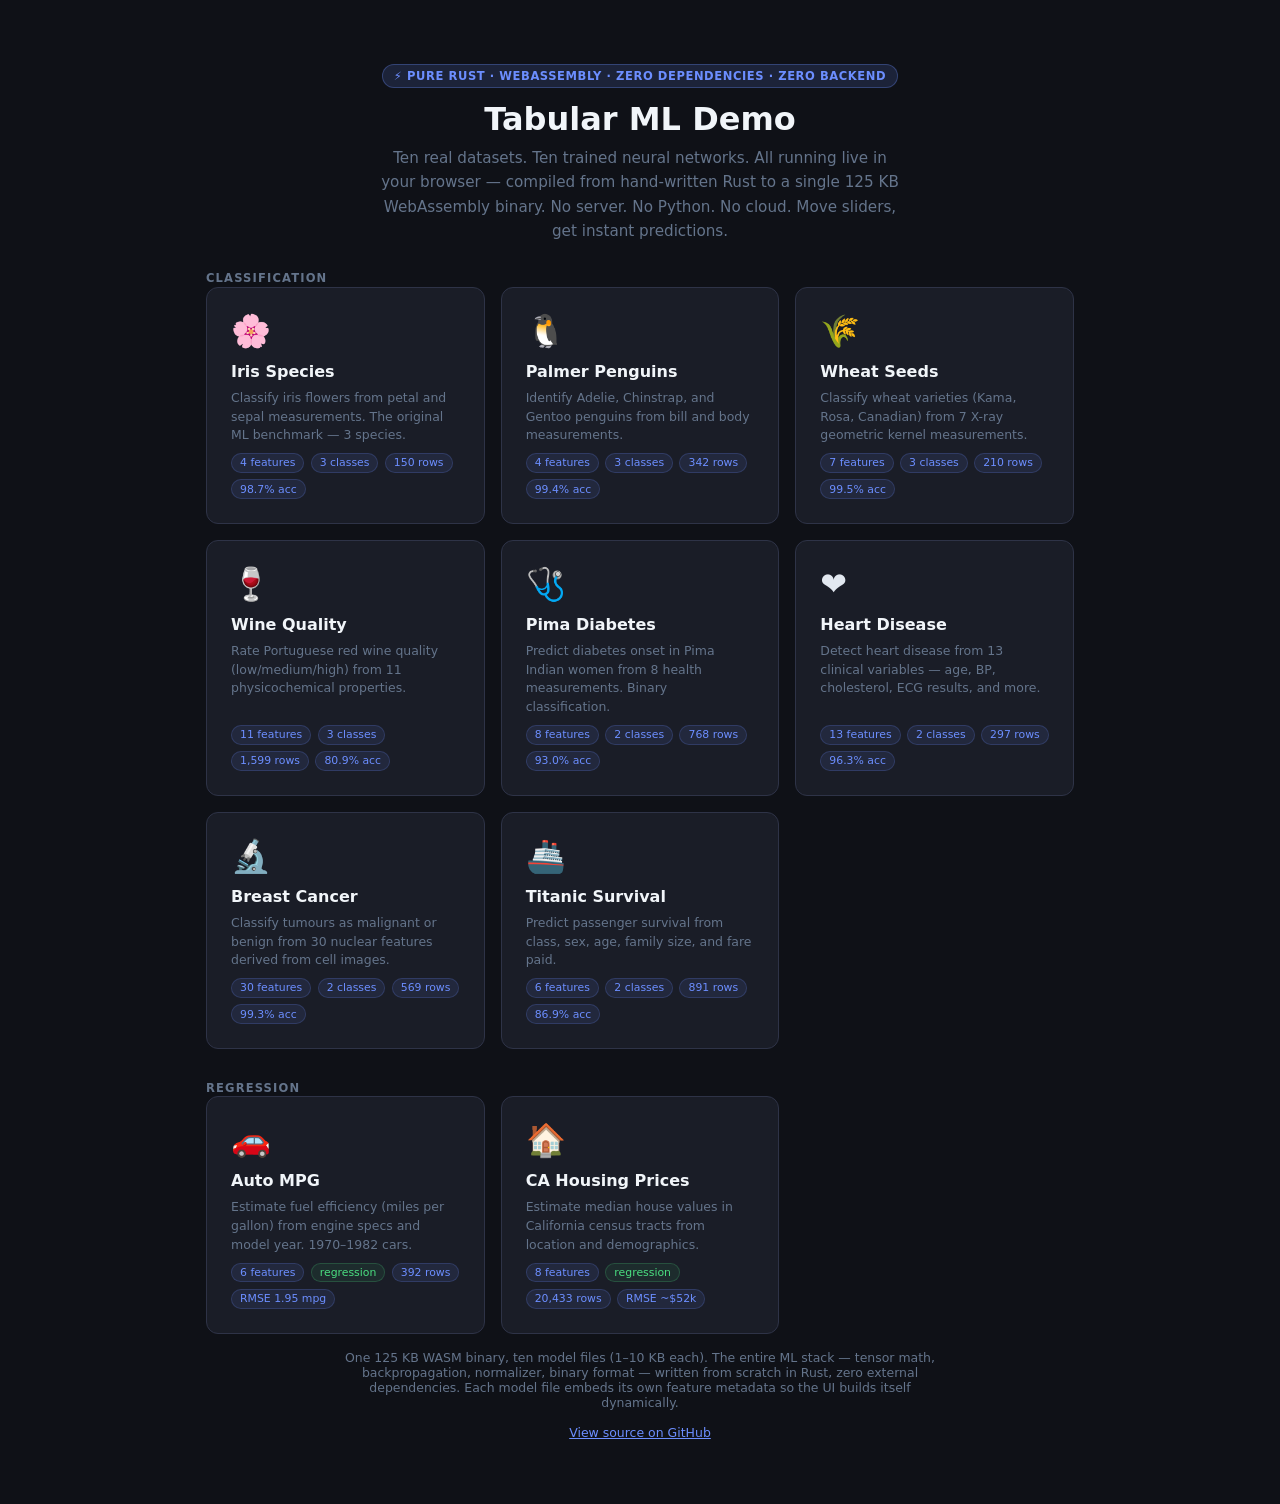
==== web/index.html @ 40a28122 "Commit N" ====
<!DOCTYPE html>
<html lang="en">
<head>
  <meta charset="UTF-8" />
  <meta name="viewport" content="width=device-width, initial-scale=1.0" />
  <title>Tabular ML — Pure Rust → WebAssembly</title>
  <link rel="stylesheet" href="shared/style.css" />
  <style>
    .section-label {
      width: 100%; max-width: 900px; padding: .25rem 1rem .1rem;
      font-size: .72rem; font-weight: 700; letter-spacing: .1em;
      text-transform: uppercase; color: var(--muted);
    }
    .grid { padding-bottom: 1rem; }
    .grid + .section-label { margin-top: .75rem; }
  </style>
</head>
<body>
  <div class="hero">
    <div class="badge">⚡ Pure Rust · WebAssembly · Zero Dependencies · Zero Backend</div>
    <h1>Tabular ML Demo</h1>
    <p>
      Ten real datasets. Ten trained neural networks. All running live in your
      browser — compiled from hand-written Rust to a single 125 KB WebAssembly
      binary. No server. No Python. No cloud.
      Move sliders, get instant predictions.
    </p>
  </div>

  <div class="section-label">Classification</div>
  <div class="grid">
    <a class="ds-card" href="datasets/iris/index.html">
      <div class="ds-icon">🌸</div>
      <div class="ds-name">Iris Species</div>
      <div class="ds-desc">Classify iris flowers from petal and sepal measurements. The original ML benchmark — 3 species.</div>
      <div class="ds-tags">
        <span class="ds-tag">4 features</span><span class="ds-tag">3 classes</span>
        <span class="ds-tag">150 rows</span><span class="ds-tag">98.7% acc</span>
      </div>
    </a>
    <a class="ds-card" href="datasets/penguins/index.html">
      <div class="ds-icon">🐧</div>
      <div class="ds-name">Palmer Penguins</div>
      <div class="ds-desc">Identify Adelie, Chinstrap, and Gentoo penguins from bill and body measurements.</div>
      <div class="ds-tags">
        <span class="ds-tag">4 features</span><span class="ds-tag">3 classes</span>
        <span class="ds-tag">342 rows</span><span class="ds-tag">99.4% acc</span>
      </div>
    </a>
    <a class="ds-card" href="datasets/seeds/index.html">
      <div class="ds-icon">🌾</div>
      <div class="ds-name">Wheat Seeds</div>
      <div class="ds-desc">Classify wheat varieties (Kama, Rosa, Canadian) from 7 X-ray geometric kernel measurements.</div>
      <div class="ds-tags">
        <span class="ds-tag">7 features</span><span class="ds-tag">3 classes</span>
        <span class="ds-tag">210 rows</span><span class="ds-tag">99.5% acc</span>
      </div>
    </a>
    <a class="ds-card" href="datasets/wine/index.html">
      <div class="ds-icon">🍷</div>
      <div class="ds-name">Wine Quality</div>
      <div class="ds-desc">Rate Portuguese red wine quality (low/medium/high) from 11 physicochemical properties.</div>
      <div class="ds-tags">
        <span class="ds-tag">11 features</span><span class="ds-tag">3 classes</span>
        <span class="ds-tag">1,599 rows</span><span class="ds-tag">80.9% acc</span>
      </div>
    </a>
    <a class="ds-card" href="datasets/diabetes/index.html">
      <div class="ds-icon">🩺</div>
      <div class="ds-name">Pima Diabetes</div>
      <div class="ds-desc">Predict diabetes onset in Pima Indian women from 8 health measurements. Binary classification.</div>
      <div class="ds-tags">
        <span class="ds-tag">8 features</span><span class="ds-tag">2 classes</span>
        <span class="ds-tag">768 rows</span><span class="ds-tag">93.0% acc</span>
      </div>
    </a>
    <a class="ds-card" href="datasets/heart/index.html">
      <div class="ds-icon">❤️</div>
      <div class="ds-name">Heart Disease</div>
      <div class="ds-desc">Detect heart disease from 13 clinical variables — age, BP, cholesterol, ECG results, and more.</div>
      <div class="ds-tags">
        <span class="ds-tag">13 features</span><span class="ds-tag">2 classes</span>
        <span class="ds-tag">297 rows</span><span class="ds-tag">96.3% acc</span>
      </div>
    </a>
    <a class="ds-card" href="datasets/cancer/index.html">
      <div class="ds-icon">🔬</div>
      <div class="ds-name">Breast Cancer</div>
      <div class="ds-desc">Classify tumours as malignant or benign from 30 nuclear features derived from cell images.</div>
      <div class="ds-tags">
        <span class="ds-tag">30 features</span><span class="ds-tag">2 classes</span>
        <span class="ds-tag">569 rows</span><span class="ds-tag">99.3% acc</span>
      </div>
    </a>
    <a class="ds-card" href="datasets/titanic/index.html">
      <div class="ds-icon">🚢</div>
      <div class="ds-name">Titanic Survival</div>
      <div class="ds-desc">Predict passenger survival from class, sex, age, family size, and fare paid.</div>
      <div class="ds-tags">
        <span class="ds-tag">6 features</span><span class="ds-tag">2 classes</span>
        <span class="ds-tag">891 rows</span><span class="ds-tag">86.9% acc</span>
      </div>
    </a>
  </div>

  <div class="section-label">Regression</div>
  <div class="grid">
    <a class="ds-card" href="datasets/mpg/index.html">
      <div class="ds-icon">🚗</div>
      <div class="ds-name">Auto MPG</div>
      <div class="ds-desc">Estimate fuel efficiency (miles per gallon) from engine specs and model year. 1970–1982 cars.</div>
      <div class="ds-tags">
        <span class="ds-tag">6 features</span><span class="ds-tag tag-reg">regression</span>
        <span class="ds-tag">392 rows</span><span class="ds-tag">RMSE 1.95 mpg</span>
      </div>
    </a>
    <a class="ds-card" href="datasets/housing/index.html">
      <div class="ds-icon">🏠</div>
      <div class="ds-name">CA Housing Prices</div>
      <div class="ds-desc">Estimate median house values in California census tracts from location and demographics.</div>
      <div class="ds-tags">
        <span class="ds-tag">8 features</span><span class="ds-tag tag-reg">regression</span>
        <span class="ds-tag">20,433 rows</span><span class="ds-tag">RMSE ~$52k</span>
      </div>
    </a>
  </div>

  <div style="text-align:center;color:var(--muted);font-size:.78rem;padding:0 1rem 2.5rem;max-width:640px">
    One 125 KB WASM binary, ten model files (1–10 KB each). The entire ML stack — tensor
    math, backpropagation, normalizer, binary format — written from scratch in Rust,
    zero external dependencies. Each model file embeds its own feature metadata so
    the UI builds itself dynamically.
    <br><br>
    <a href="https://github.com" style="color:var(--accent)">View source on GitHub</a>
  </div>
</body>
</html>
---- web/shared/style.css ----
/* ── Reset ─────────────────────────────────────────────────────────────── */
*,*::before,*::after{box-sizing:border-box;margin:0;padding:0}
:root{
  --bg:#0f1117;--surface:#1a1d27;--border:#2e3347;
  --accent:#6c8eff;--text:#e2e8f0;--muted:#64748b;
  --radius:12px;--shadow:0 8px 32px rgba(0,0,0,.45);
  --c0:#6c8eff;--c1:#4ade80;--c2:#f87171;--c3:#facc15;--c4:#fb923c;--c5:#a78bfa;
}
body{min-height:100vh;display:flex;flex-direction:column;align-items:center;
  background:var(--bg);font-family:'Segoe UI',system-ui,sans-serif;color:var(--text);padding:1.5rem}

/* ── Card ───────────────────────────────────────────────────────────────── */
.card{width:100%;max-width:580px;background:var(--surface);
  border:1px solid var(--border);border-radius:var(--radius);
  box-shadow:var(--shadow);overflow:hidden;margin-bottom:1.5rem}
header{padding:1.75rem 2rem 1.25rem;border-bottom:1px solid var(--border)}
.badge{display:inline-block;background:rgba(108,142,255,.15);color:var(--accent);
  font-size:.72rem;font-weight:600;letter-spacing:.05em;text-transform:uppercase;
  padding:.25rem .65rem;border-radius:999px;border:1px solid rgba(108,142,255,.3);margin-bottom:.75rem}
h1{font-size:1.45rem;font-weight:700;color:#f1f5f9}
.subtitle{margin-top:.4rem;font-size:.83rem;color:var(--muted);line-height:1.5}
.back-link{display:inline-flex;align-items:center;gap:.35rem;color:var(--muted);
  font-size:.78rem;text-decoration:none;margin-bottom:.75rem}
.back-link:hover{color:var(--accent)}

/* ── Loading ────────────────────────────────────────────────────────────── */
.loading-box{display:flex;align-items:center;gap:1rem;padding:2rem 2rem;
  color:var(--muted);font-size:.9rem}
.spinner{width:22px;height:22px;border:3px solid var(--border);border-top-color:var(--accent);
  border-radius:50%;animation:spin .7s linear infinite;flex-shrink:0}
@keyframes spin{to{transform:rotate(360deg)}}
.hidden{display:none!important}

/* ── Sliders ────────────────────────────────────────────────────────────── */
.sliders{padding:1.4rem 2rem 0;display:flex;flex-direction:column;gap:1rem}
.slider-group{display:grid;grid-template-columns:1fr auto;grid-template-rows:auto auto;
  gap:.2rem .5rem;align-items:center}
.slider-group label{grid-column:1/2;display:flex;align-items:baseline;gap:.4rem}
.feat-name{font-size:.86rem;font-weight:600;color:var(--text)}
.feat-range{font-size:.72rem;color:var(--muted)}
.val-label{grid-column:2/3;grid-row:1/3;font-size:.86rem;font-weight:600;
  color:var(--accent);min-width:5rem;text-align:right}
input[type=range]{grid-column:1/2;width:100%;-webkit-appearance:none;appearance:none;
  height:4px;border-radius:2px;background:var(--border);cursor:pointer;outline:none}
input[type=range]::-webkit-slider-thumb{-webkit-appearance:none;width:16px;height:16px;
  border-radius:50%;background:var(--accent);border:2px solid var(--bg);
  box-shadow:0 0 0 3px rgba(108,142,255,.2);transition:transform .1s}
input[type=range]:hover::-webkit-slider-thumb{transform:scale(1.2)}

/* ── Result ─────────────────────────────────────────────────────────────── */
.result-area{padding:1.4rem 2rem;display:flex;flex-direction:column;gap:1.2rem}
.prediction-box{background:rgba(108,142,255,.08);border:1px solid rgba(108,142,255,.2);
  border-radius:10px;padding:1rem 1.4rem;display:flex;flex-direction:column;gap:.2rem}
.pred-label{font-size:.72rem;text-transform:uppercase;letter-spacing:.08em;color:var(--muted)}
.pred-name{font-size:1.4rem;font-weight:700;color:#f1f5f9;transition:color .2s}
.pred-conf{font-size:.84rem;color:var(--accent);font-weight:500}
.prob-bars{display:flex;flex-direction:column;gap:.55rem}
.prob-row{display:grid;grid-template-columns:130px 1fr 48px;align-items:center;gap:.55rem}
.prob-class{font-size:.78rem;color:var(--muted);overflow:hidden;text-overflow:ellipsis;white-space:nowrap}
.prob-track{height:8px;background:var(--border);border-radius:4px;overflow:hidden}
.prob-fill{height:100%;border-radius:4px;transition:width .25s ease}
.prob-pct{font-size:.76rem;font-weight:600;text-align:right}
.fill-0{background:var(--c0)}.fill-1{background:var(--c1)}.fill-2{background:var(--c2)}
.fill-3{background:var(--c3)}.fill-4{background:var(--c4)}.fill-5{background:var(--c5)}
.pct-0{color:var(--c0)}.pct-1{color:var(--c1)}.pct-2{color:var(--c2)}
.pct-3{color:var(--c3)}.pct-4{color:var(--c4)}.pct-5{color:var(--c5)}

/* ── Regression bar ─────────────────────────────────────────────────────── */
.reg-result{display:flex;flex-direction:column;gap:.4rem}
.reg-bar-wrap{height:12px;background:var(--border);border-radius:6px;overflow:hidden}
.reg-bar{height:100%;background:linear-gradient(90deg,var(--c1),var(--accent));
  border-radius:6px;transition:width .3s ease}
.reg-labels{display:flex;justify-content:space-between;font-size:.72rem;color:var(--muted)}

/* ── Presets ────────────────────────────────────────────────────────────── */
.presets{padding:0 2rem 1.5rem;display:flex;align-items:center;flex-wrap:wrap;gap:.5rem}
.preset-label{font-size:.76rem;color:var(--muted);margin-right:.25rem}
.preset-btn{padding:.28rem .85rem;border-radius:999px;border:1px solid var(--border);
  background:transparent;color:var(--text);font-size:.78rem;cursor:pointer;transition:all .15s}
.preset-btn:hover{background:rgba(108,142,255,.12);border-color:var(--accent);color:var(--accent)}

/* ── Stats strip ────────────────────────────────────────────────────────── */
.stats{display:flex;gap:.5rem;padding:0 2rem .5rem;flex-wrap:wrap}
.stat-chip{background:rgba(255,255,255,.04);border:1px solid var(--border);border-radius:6px;
  padding:.25rem .65rem;font-size:.72rem;color:var(--muted)}
.stat-chip strong{color:var(--text)}

/* ── Footer ─────────────────────────────────────────────────────────────── */
footer{padding:1rem 2rem;border-top:1px solid var(--border);font-size:.73rem;
  color:var(--muted);display:flex;gap:.75rem;flex-wrap:wrap}
footer a{color:var(--accent);text-decoration:none}
footer a:hover{text-decoration:underline}

/* ── Landing page cards ─────────────────────────────────────────────────── */
.hero{text-align:center;padding:2.5rem 1rem 1.5rem;max-width:700px}
.hero h1{font-size:2rem;font-weight:800;color:#f1f5f9;margin-bottom:.5rem}
.hero p{color:var(--muted);font-size:.95rem;line-height:1.6;max-width:520px;margin:0 auto}
.grid{display:grid;grid-template-columns:repeat(auto-fill,minmax(240px,1fr));
  gap:1rem;max-width:900px;width:100%;padding:0 1rem 3rem}
.ds-card{background:var(--surface);border:1px solid var(--border);border-radius:var(--radius);
  padding:1.5rem;text-decoration:none;color:var(--text);transition:all .2s;
  display:flex;flex-direction:column;gap:.5rem}
.ds-card:hover{border-color:var(--accent);transform:translateY(-2px);box-shadow:var(--shadow)}
.ds-icon{font-size:2rem;margin-bottom:.25rem}
.ds-name{font-size:1rem;font-weight:700;color:#f1f5f9}
.ds-desc{font-size:.78rem;color:var(--muted);line-height:1.5;flex:1}
.ds-tags{display:flex;gap:.4rem;flex-wrap:wrap}
.ds-tag{background:rgba(108,142,255,.1);color:var(--accent);border-radius:999px;
  font-size:.68rem;padding:.15rem .5rem;border:1px solid rgba(108,142,255,.2)}
.tag-reg{background:rgba(74,222,128,.08);color:var(--c1);border-color:rgba(74,222,128,.2)}

/* ═══════════════════════════════════════════════════════════════════════════
   STATISTICAL TERMINALS
   ═══════════════════════════════════════════════════════════════════════════ */

/* ── Two-pane layout ─────────────────────────────────────────────────────── */
.terminals-row {
  display: grid;
  grid-template-columns: 1fr 1fr;
  gap: 1rem;
  padding: 0 1rem 1.25rem;
}
@media (max-width: 700px) {
  .terminals-row { grid-template-columns: 1fr; }
}

/* ── Terminal chrome ─────────────────────────────────────────────────────── */
.terminal {
  background: #0d1117;
  border: 1px solid #30363d;
  border-radius: 10px;
  font-family: 'JetBrains Mono', 'Fira Code', 'Cascadia Code', 'Consolas', monospace;
  font-size: .72rem;
  overflow: hidden;
  display: flex;
  flex-direction: column;
  min-height: 340px;
  max-height: 620px;
}
.term-header {
  display: flex;
  align-items: center;
  gap: .45rem;
  padding: .5rem .75rem;
  background: #161b22;
  border-bottom: 1px solid #30363d;
  flex-shrink: 0;
}
.term-dot {
  width: 12px; height: 12px;
  border-radius: 50%;
  flex-shrink: 0;
}
.term-dot--green  { background: #3fb950; }
.term-dot--yellow { background: #d29922; }
.term-dot--red    { background: #f85149; }
.term-title {
  font-size: .68rem;
  font-weight: 700;
  letter-spacing: .12em;
  color: #8b949e;
  margin-left: .15rem;
}
.term-body {
  padding: .65rem .75rem;
  overflow-y: auto;
  flex: 1;
  color: #c9d1d9;
}
.term-body::-webkit-scrollbar       { width: 5px; }
.term-body::-webkit-scrollbar-track { background: transparent; }
.term-body::-webkit-scrollbar-thumb { background: #30363d; border-radius: 3px; }

.term-section-label {
  font-size: .62rem;
  font-weight: 700;
  letter-spacing: .12em;
  color: #6e7681;
  border-bottom: 1px solid #21262d;
  padding-bottom: .2rem;
  margin-bottom: .4rem;
  text-transform: uppercase;
}

/* ── Input vector table (Pane 1) ─────────────────────────────────────────── */
.st-scroll {
  overflow-x: auto;
  margin-bottom: .5rem;
}
.st-table {
  width: 100%;
  border-collapse: collapse;
  font-size: .68rem;
  white-space: nowrap;
}
.st-table thead th {
  color: #6e7681;
  font-size: .6rem;
  letter-spacing: .08em;
  text-transform: uppercase;
  padding: .15rem .3rem;
  text-align: left;
  border-bottom: 1px solid #21262d;
}
.st-row td { padding: .2rem .3rem; border-bottom: 1px solid #161b22; }
.st-row:last-child td { border-bottom: none; }
.st-row:hover { background: #161b22; }
.st-name { color: #79c0ff; max-width: 120px; overflow: hidden; text-overflow: ellipsis; }
.st-val  { color: #ffa657; text-align: right; font-variant-numeric: tabular-nums; }
.st-z    { text-align: right; font-variant-numeric: tabular-nums; }
.st-bar, .st-zbar { padding-left: .4rem; }

/* ── Architecture table ──────────────────────────────────────────────────── */
.arch-table {
  width: 100%;
  border-collapse: collapse;
  font-size: .68rem;
}
.arch-key {
  color: #6e7681;
  padding: .18rem .3rem;
  width: 38%;
  border-bottom: 1px solid #161b22;
  white-space: nowrap;
}
.arch-val {
  color: #c9d1d9;
  padding: .18rem .3rem;
  border-bottom: 1px solid #161b22;
}
.arch-table tr:last-child td { border-bottom: none; }
.arch-table tr:hover { background: #161b22; }

/* ── Spark bars ──────────────────────────────────────────────────────────── */
.spark-wrap {
  display: inline-block;
  height: 7px;
  background: #21262d;
  border-radius: 3px;
  overflow: hidden;
  vertical-align: middle;
  position: relative;
}
.spark-fill {
  display: block;
  height: 100%;
  border-radius: 3px;
  transition: width .15s ease;
}
.spark-fill--centred {
  position: absolute;
  top: 0;
  height: 100%;
}
.spark-center-line {
  position: absolute;
  left: 50%; top: 0;
  width: 1px; height: 100%;
  background: #30363d;
}

/* ── Stat badges ─────────────────────────────────────────────────────────── */
.stat-badge {
  display: inline-block;
  padding: .15rem .55rem;
  border-radius: 999px;
  font-size: .65rem;
  font-weight: 700;
  letter-spacing: .05em;
}
.stat-badge--green  { background: rgba(63,185,80,.15);  color: #3fb950; border: 1px solid rgba(63,185,80,.3); }
.stat-badge--blue   { background: rgba(88,166,255,.15); color: #58a6ff; border: 1px solid rgba(88,166,255,.3); }
.stat-badge--yellow { background: rgba(210,153,34,.15); color: #d29922; border: 1px solid rgba(210,153,34,.3); }
.stat-badge--red    { background: rgba(248,81,73,.15);  color: #f85149; border: 1px solid rgba(248,81,73,.3); }

/* ── Classification Pane (Pane 2) ────────────────────────────────────────── */
.qr-summary-grid {
  display: grid;
  grid-template-columns: 1fr 1fr;
  gap: .35rem;
  margin-bottom: .5rem;
}
.qr-summary-cell {
  background: #161b22;
  border: 1px solid #21262d;
  border-radius: 6px;
  padding: .4rem .55rem;
}
.qr-cell-label { font-size: .6rem; color: #6e7681; letter-spacing: .06em; text-transform: uppercase; margin-bottom: .15rem; }
.qr-cell-value { font-size: .82rem; font-weight: 600; color: #e6edf3; }
.qr-cell-value--big { font-size: 1rem; color: #79c0ff; }

.qr-table {
  width: 100%;
  border-collapse: collapse;
  font-size: .68rem;
}
.qr-table thead th {
  color: #6e7681;
  font-size: .6rem;
  text-transform: uppercase;
  letter-spacing: .08em;
  padding: .15rem .3rem;
  text-align: left;
  border-bottom: 1px solid #21262d;
}
.qr-table td { padding: .2rem .3rem; border-bottom: 1px solid #161b22; }
.qr-table tr:last-child td { border-bottom: none; }
.qr-table tr:hover { background: #161b22; }
.qr-top-row { background: rgba(88,166,255,.06); }
.qr-class   { color: #79c0ff; }
.qr-prob    { color: #ffa657; text-align: right; font-variant-numeric: tabular-nums; }
.qr-bar     { padding: 0 .35rem; }
.qr-logp    { color: #8b949e; text-align: right; font-variant-numeric: tabular-nums; }
.qr-odds    { color: #8b949e; text-align: right; font-variant-numeric: tabular-nums; }

/* ── Entropy bars ────────────────────────────────────────────────────────── */
.entropy-row {
  display: flex;
  align-items: center;
  gap: .4rem;
  font-size: .68rem;
}
.entropy-label { color: #6e7681; min-width: 3.5rem; }
.entropy-val   { color: #ffa657; min-width: 5.5rem; text-align: right; font-variant-numeric: tabular-nums; }
.entropy-bar-wrap {
  flex: 1;
  height: 8px;
  background: #21262d;
  border-radius: 4px;
  overflow: hidden;
}
.entropy-bar-fill {
  height: 100%;
  border-radius: 4px;
  transition: width .2s ease, background .2s ease;
}
.entropy-max { color: #6e7681; font-size: .62rem; min-width: 3rem; }

/* ── Regression scale ────────────────────────────────────────────────────── */
.scale-row {
  display: flex;
  align-items: center;
  gap: .5rem;
  margin: .3rem 0 .15rem;
}
.scale-label { font-size: .62rem; color: #6e7681; min-width: 2.5rem; white-space: nowrap; }
.scale-track {
  flex: 1;
  height: 14px;
  background: linear-gradient(90deg, #21262d 0%, #2d333b 100%);
  border-radius: 7px;
  position: relative;
  overflow: visible;
  border: 1px solid #30363d;
}
.scale-mean-line {
  position: absolute;
  top: -2px; bottom: -2px;
  width: 2px;
  background: #6e7681;
  border-radius: 1px;
  transform: translateX(-50%);
}
.scale-pointer {
  position: absolute;
  top: 50%;
  transform: translate(-50%, -50%);
  width: 12px; height: 12px;
  border-radius: 50%;
  background: var(--accent);
  box-shadow: 0 0 0 3px rgba(108,142,255,.3);
  transition: left .15s ease;
}
.scale-legend { font-size: .62rem; color: #6e7681; margin-bottom: .4rem; }

/* ── Note footer ─────────────────────────────────────────────────────────── */
.qr-note {
  margin-top: .6rem;
  padding: .4rem .5rem;
  background: #161b22;
  border-left: 2px solid #30363d;
  color: #6e7681;
  font-size: .62rem;
  line-height: 1.5;
  border-radius: 0 4px 4px 0;
}
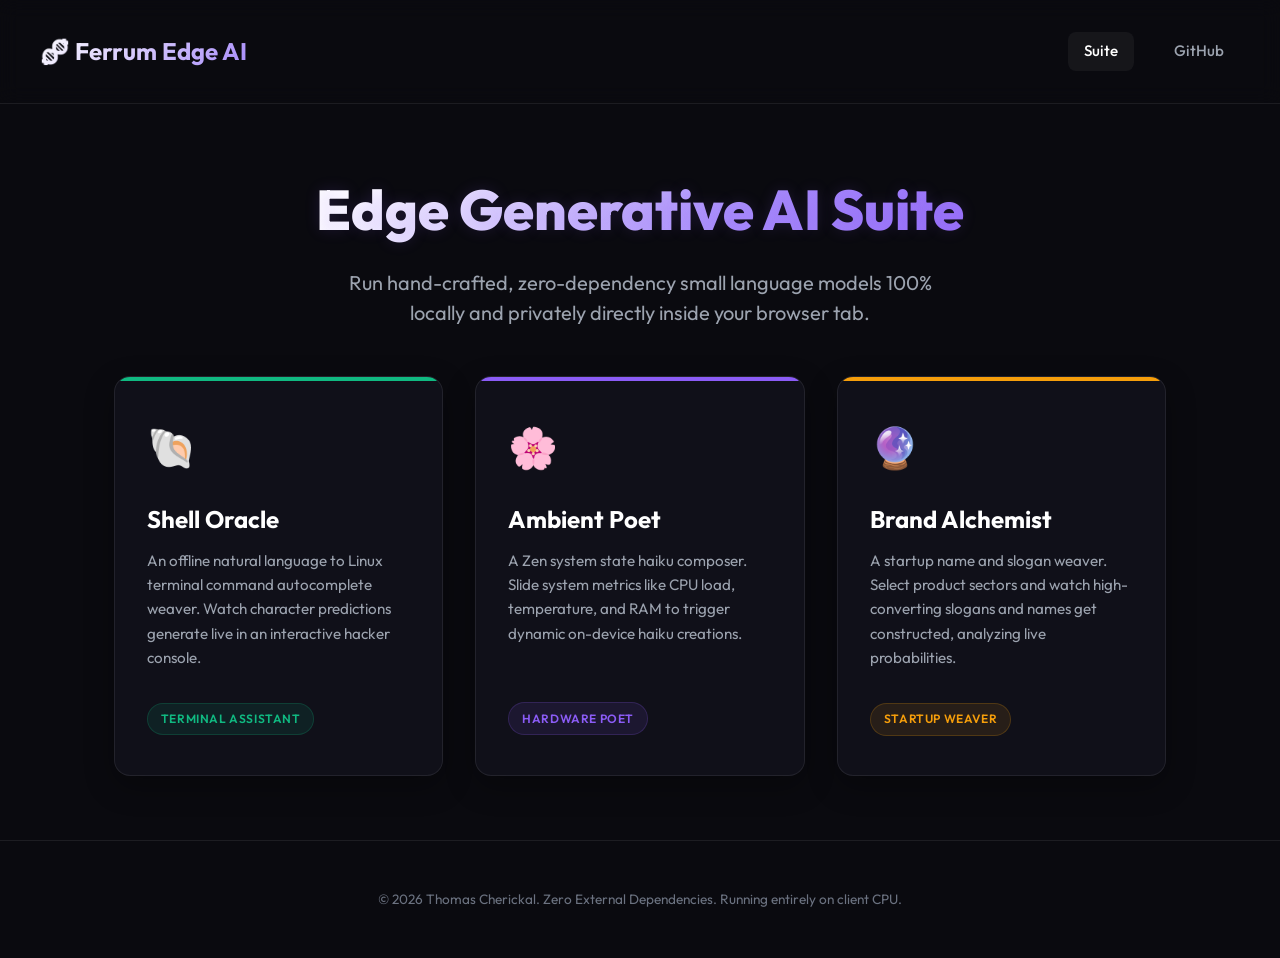
==== commit ddec1efd: "Convert Ferrum to an independent Edge Generative SLM Library" ====
--- a/web/index.html
+++ b/web/index.html
@@ -1,137 +1,164 @@
 <!DOCTYPE html>
 <html lang="en">
 <head>
-  <meta charset="UTF-8" />
-  <meta name="viewport" content="width=device-width, initial-scale=1.0" />
-  <title>Tabular ML — Pure Rust → WebAssembly</title>
-  <link rel="stylesheet" href="shared/style.css" />
-  <style>
-    .section-label {
-      width: 100%; max-width: 900px; padding: .25rem 1rem .1rem;
-      font-size: .72rem; font-weight: 700; letter-spacing: .1em;
-      text-transform: uppercase; color: var(--muted);
-    }
-    .grid { padding-bottom: 1rem; }
-    .grid + .section-label { margin-top: .75rem; }
-  </style>
+    <meta charset="UTF-8">
+    <meta name="viewport" content="width=device-width, initial-scale=1.0">
+    <title>Ferrum Edge Generative AI Playground Suite</title>
+    <link rel="stylesheet" href="shared/style.css">
+    <style>
+        .hero {
+            max-width: 1000px;
+            margin: 4rem auto 2rem auto;
+            text-align: center;
+            padding: 0 1.5rem;
+        }
+        .hero h1 {
+            font-size: 3.5rem;
+            font-weight: 800;
+            margin-bottom: 1rem;
+            background: linear-gradient(135deg, #fff 20%, #a78bfa 60%, #8b5cf6 100%);
+            -webkit-background-clip: text;
+            -webkit-text-fill-color: transparent;
+        }
+        .hero p {
+            font-size: 1.25rem;
+            color: var(--text-secondary);
+            max-width: 600px;
+            margin: 0 auto;
+        }
+        .grid-container {
+            max-width: 1100px;
+            margin: 3rem auto;
+            display: grid;
+            grid-template-columns: repeat(auto-fit, minmax(320px, 1fr));
+            gap: 2rem;
+            padding: 0 1.5rem;
+        }
+        .card {
+            padding: 2.5rem 2rem;
+            display: flex;
+            flex-direction: column;
+            height: 100%;
+            position: relative;
+            overflow: hidden;
+            text-decoration: none;
+            color: inherit;
+        }
+        .card::before {
+            content: '';
+            position: absolute;
+            top: 0;
+            left: 0;
+            width: 100%;
+            height: 4px;
+            transition: var(--transition);
+        }
+        .card-oracle::before { background: var(--accent-oracle); }
+        .card-poet::before { background: var(--accent-poet); }
+        .card-alchemist::before { background: var(--accent-alchemist); }
+        
+        .card:hover {
+            transform: translateY(-8px);
+        }
+        .card-oracle:hover {
+            box-shadow: 0 20px 40px rgba(16, 185, 129, 0.12);
+            border-color: rgba(16, 185, 129, 0.3);
+        }
+        .card-poet:hover {
+            box-shadow: 0 20px 40px rgba(139, 92, 246, 0.12);
+            border-color: rgba(139, 92, 246, 0.3);
+        }
+        .card-alchemist:hover {
+            box-shadow: 0 20px 40px rgba(245, 158, 11, 0.12);
+            border-color: rgba(245, 158, 11, 0.3);
+        }
+
+        .icon {
+            font-size: 2.5rem;
+            margin-bottom: 1.5rem;
+        }
+        .card-title {
+            font-size: 1.5rem;
+            font-weight: 700;
+            margin-bottom: 0.75rem;
+            color: #fff;
+        }
+        .card-desc {
+            color: var(--text-secondary);
+            font-size: 0.95rem;
+            line-height: 1.6;
+            margin-bottom: 2rem;
+            flex-grow: 1;
+        }
+        .badge {
+            align-self: flex-start;
+            padding: 0.4rem 0.8rem;
+            border-radius: 9999px;
+            font-size: 0.75rem;
+            font-weight: 600;
+            text-transform: uppercase;
+            letter-spacing: 0.05em;
+        }
+        .badge-oracle { background: rgba(16, 185, 129, 0.1); color: var(--accent-oracle); border: 1px solid rgba(16, 185, 129, 0.2); }
+        .badge-poet { background: rgba(139, 92, 246, 0.1); color: var(--accent-poet); border: 1px solid rgba(139, 92, 246, 0.2); }
+        .badge-alchemist { background: rgba(245, 158, 11, 0.1); color: var(--accent-alchemist); border: 1px solid rgba(245, 158, 11, 0.2); }
+        
+        .footer {
+            text-align: center;
+            padding: 3rem;
+            color: var(--text-muted);
+            font-size: 0.85rem;
+            border-top: 1px solid var(--border-color);
+            margin-top: 4rem;
+        }
+    </style>
 </head>
 <body>
-  <div class="hero">
-    <div class="badge">⚡ Pure Rust · WebAssembly · Zero Dependencies · Zero Backend</div>
-    <h1>Tabular ML Demo</h1>
-    <p>
-      Ten real datasets. Ten trained neural networks. All running live in your
-      browser — compiled from hand-written Rust to a single 125 KB WebAssembly
-      binary. No server. No Python. No cloud.
-      Move sliders, get instant predictions.
-    </p>
-  </div>
 
-  <div class="section-label">Classification</div>
-  <div class="grid">
-    <a class="ds-card" href="datasets/iris/index.html">
-      <div class="ds-icon">🌸</div>
-      <div class="ds-name">Iris Species</div>
-      <div class="ds-desc">Classify iris flowers from petal and sepal measurements. The original ML benchmark — 3 species.</div>
-      <div class="ds-tags">
-        <span class="ds-tag">4 features</span><span class="ds-tag">3 classes</span>
-        <span class="ds-tag">150 rows</span><span class="ds-tag">98.7% acc</span>
-      </div>
-    </a>
-    <a class="ds-card" href="datasets/penguins/index.html">
-      <div class="ds-icon">🐧</div>
-      <div class="ds-name">Palmer Penguins</div>
-      <div class="ds-desc">Identify Adelie, Chinstrap, and Gentoo penguins from bill and body measurements.</div>
-      <div class="ds-tags">
-        <span class="ds-tag">4 features</span><span class="ds-tag">3 classes</span>
-        <span class="ds-tag">342 rows</span><span class="ds-tag">99.4% acc</span>
-      </div>
-    </a>
-    <a class="ds-card" href="datasets/seeds/index.html">
-      <div class="ds-icon">🌾</div>
-      <div class="ds-name">Wheat Seeds</div>
-      <div class="ds-desc">Classify wheat varieties (Kama, Rosa, Canadian) from 7 X-ray geometric kernel measurements.</div>
-      <div class="ds-tags">
-        <span class="ds-tag">7 features</span><span class="ds-tag">3 classes</span>
-        <span class="ds-tag">210 rows</span><span class="ds-tag">99.5% acc</span>
-      </div>
-    </a>
-    <a class="ds-card" href="datasets/wine/index.html">
-      <div class="ds-icon">🍷</div>
-      <div class="ds-name">Wine Quality</div>
-      <div class="ds-desc">Rate Portuguese red wine quality (low/medium/high) from 11 physicochemical properties.</div>
-      <div class="ds-tags">
-        <span class="ds-tag">11 features</span><span class="ds-tag">3 classes</span>
-        <span class="ds-tag">1,599 rows</span><span class="ds-tag">80.9% acc</span>
-      </div>
-    </a>
-    <a class="ds-card" href="datasets/diabetes/index.html">
-      <div class="ds-icon">🩺</div>
-      <div class="ds-name">Pima Diabetes</div>
-      <div class="ds-desc">Predict diabetes onset in Pima Indian women from 8 health measurements. Binary classification.</div>
-      <div class="ds-tags">
-        <span class="ds-tag">8 features</span><span class="ds-tag">2 classes</span>
-        <span class="ds-tag">768 rows</span><span class="ds-tag">93.0% acc</span>
-      </div>
-    </a>
-    <a class="ds-card" href="datasets/heart/index.html">
-      <div class="ds-icon">❤️</div>
-      <div class="ds-name">Heart Disease</div>
-      <div class="ds-desc">Detect heart disease from 13 clinical variables — age, BP, cholesterol, ECG results, and more.</div>
-      <div class="ds-tags">
-        <span class="ds-tag">13 features</span><span class="ds-tag">2 classes</span>
-        <span class="ds-tag">297 rows</span><span class="ds-tag">96.3% acc</span>
-      </div>
-    </a>
-    <a class="ds-card" href="datasets/cancer/index.html">
-      <div class="ds-icon">🔬</div>
-      <div class="ds-name">Breast Cancer</div>
-      <div class="ds-desc">Classify tumours as malignant or benign from 30 nuclear features derived from cell images.</div>
-      <div class="ds-tags">
-        <span class="ds-tag">30 features</span><span class="ds-tag">2 classes</span>
-        <span class="ds-tag">569 rows</span><span class="ds-tag">99.3% acc</span>
-      </div>
-    </a>
-    <a class="ds-card" href="datasets/titanic/index.html">
-      <div class="ds-icon">🚢</div>
-      <div class="ds-name">Titanic Survival</div>
-      <div class="ds-desc">Predict passenger survival from class, sex, age, family size, and fare paid.</div>
-      <div class="ds-tags">
-        <span class="ds-tag">6 features</span><span class="ds-tag">2 classes</span>
-        <span class="ds-tag">891 rows</span><span class="ds-tag">86.9% acc</span>
-      </div>
-    </a>
-  </div>
+    <header>
+        <div class="nav-container">
+            <a href="#" class="logo">🧬 Ferrum Edge AI</a>
+            <div class="nav-links">
+                <a href="#" class="nav-link active">Suite</a>
+                <a href="https://github.com/thomascherickal/Ferrum" target="_blank" class="nav-link">GitHub</a>
+            </div>
+        </div>
+    </header>
 
-  <div class="section-label">Regression</div>
-  <div class="grid">
-    <a class="ds-card" href="datasets/mpg/index.html">
-      <div class="ds-icon">🚗</div>
-      <div class="ds-name">Auto MPG</div>
-      <div class="ds-desc">Estimate fuel efficiency (miles per gallon) from engine specs and model year. 1970–1982 cars.</div>
-      <div class="ds-tags">
-        <span class="ds-tag">6 features</span><span class="ds-tag tag-reg">regression</span>
-        <span class="ds-tag">392 rows</span><span class="ds-tag">RMSE 1.95 mpg</span>
-      </div>
-    </a>
-    <a class="ds-card" href="datasets/housing/index.html">
-      <div class="ds-icon">🏠</div>
-      <div class="ds-name">CA Housing Prices</div>
-      <div class="ds-desc">Estimate median house values in California census tracts from location and demographics.</div>
-      <div class="ds-tags">
-        <span class="ds-tag">8 features</span><span class="ds-tag tag-reg">regression</span>
-        <span class="ds-tag">20,433 rows</span><span class="ds-tag">RMSE ~$52k</span>
-      </div>
-    </a>
-  </div>
+    <div class="hero">
+        <h1 class="glow-text">Edge Generative AI Suite</h1>
+        <p>Run hand-crafted, zero-dependency small language models 100% locally and privately directly inside your browser tab.</p>
+    </div>
 
-  <div style="text-align:center;color:var(--muted);font-size:.78rem;padding:0 1rem 2.5rem;max-width:640px">
-    One 125 KB WASM binary, ten model files (1–10 KB each). The entire ML stack — tensor
-    math, backpropagation, normalizer, binary format — written from scratch in Rust,
-    zero external dependencies. Each model file embeds its own feature metadata so
-    the UI builds itself dynamically.
-    <br><br>
-    <a href="https://github.com" style="color:var(--accent)">View source on GitHub</a>
-  </div>
+    <div class="grid-container">
+        <!-- Card 1: Shell Oracle -->
+        <a href="shell_oracle/index.html" class="glass-card card card-oracle">
+            <div class="icon">🐚</div>
+            <h2 class="card-title">Shell Oracle</h2>
+            <p class="card-desc">An offline natural language to Linux terminal command autocomplete weaver. Watch character predictions generate live in an interactive hacker console.</p>
+            <span class="badge badge-oracle">Terminal Assistant</span>
+        </a>
+
+        <!-- Card 2: Ambient Poet -->
+        <a href="ambient_poet/index.html" class="glass-card card card-poet">
+            <div class="icon">🌸</div>
+            <h2 class="card-title">Ambient Poet</h2>
+            <p class="card-desc">A Zen system state haiku composer. Slide system metrics like CPU load, temperature, and RAM to trigger dynamic on-device haiku creations.</p>
+            <span class="badge badge-poet">Hardware Poet</span>
+        </a>
+
+        <!-- Card 3: Brand Alchemist -->
+        <a href="brand_alchemist/index.html" class="glass-card card card-alchemist">
+            <div class="icon">🔮</div>
+            <h2 class="card-title">Brand Alchemist</h2>
+            <p class="card-desc">A startup name and slogan weaver. Select product sectors and watch high-converting slogans and names get constructed, analyzing live probabilities.</p>
+            <span class="badge badge-alchemist">Startup Weaver</span>
+        </a>
+    </div>
+
+    <div class="footer">
+        <p>© 2026 Thomas Cherickal. Zero External Dependencies. Running entirely on client CPU.</p>
+    </div>
+
 </body>
 </html>
--- a/web/shared/style.css
+++ b/web/shared/style.css
@@ -1,387 +1,128 @@
-/* ── Reset ─────────────────────────────────────────────────────────────── */
-*,*::before,*::after{box-sizing:border-box;margin:0;padding:0}
-:root{
-  --bg:#0f1117;--surface:#1a1d27;--border:#2e3347;
-  --accent:#6c8eff;--text:#e2e8f0;--muted:#64748b;
-  --radius:12px;--shadow:0 8px 32px rgba(0,0,0,.45);
-  --c0:#6c8eff;--c1:#4ade80;--c2:#f87171;--c3:#facc15;--c4:#fb923c;--c5:#a78bfa;
-}
-body{min-height:100vh;display:flex;flex-direction:column;align-items:center;
-  background:var(--bg);font-family:'Segoe UI',system-ui,sans-serif;color:var(--text);padding:1.5rem}
+@import url('https://fonts.googleapis.com/css2?family=Fira+Code:wght@400;500;700&family=Inter:wght@400;500;600;700&family=Outfit:wght@400;500;600;700&display=swap');
 
-/* ── Card ───────────────────────────────────────────────────────────────── */
-.card{width:100%;max-width:580px;background:var(--surface);
-  border:1px solid var(--border);border-radius:var(--radius);
-  box-shadow:var(--shadow);overflow:hidden;margin-bottom:1.5rem}
-header{padding:1.75rem 2rem 1.25rem;border-bottom:1px solid var(--border)}
-.badge{display:inline-block;background:rgba(108,142,255,.15);color:var(--accent);
-  font-size:.72rem;font-weight:600;letter-spacing:.05em;text-transform:uppercase;
-  padding:.25rem .65rem;border-radius:999px;border:1px solid rgba(108,142,255,.3);margin-bottom:.75rem}
-h1{font-size:1.45rem;font-weight:700;color:#f1f5f9}
-.subtitle{margin-top:.4rem;font-size:.83rem;color:var(--muted);line-height:1.5}
-.back-link{display:inline-flex;align-items:center;gap:.35rem;color:var(--muted);
-  font-size:.78rem;text-decoration:none;margin-bottom:.75rem}
-.back-link:hover{color:var(--accent)}
-
-/* ── Loading ────────────────────────────────────────────────────────────── */
-.loading-box{display:flex;align-items:center;gap:1rem;padding:2rem 2rem;
-  color:var(--muted);font-size:.9rem}
-.spinner{width:22px;height:22px;border:3px solid var(--border);border-top-color:var(--accent);
-  border-radius:50%;animation:spin .7s linear infinite;flex-shrink:0}
-@keyframes spin{to{transform:rotate(360deg)}}
-.hidden{display:none!important}
-
-/* ── Sliders ────────────────────────────────────────────────────────────── */
-.sliders{padding:1.4rem 2rem 0;display:flex;flex-direction:column;gap:1rem}
-.slider-group{display:grid;grid-template-columns:1fr auto;grid-template-rows:auto auto;
-  gap:.2rem .5rem;align-items:center}
-.slider-group label{grid-column:1/2;display:flex;align-items:baseline;gap:.4rem}
-.feat-name{font-size:.86rem;font-weight:600;color:var(--text)}
-.feat-range{font-size:.72rem;color:var(--muted)}
-.val-label{grid-column:2/3;grid-row:1/3;font-size:.86rem;font-weight:600;
-  color:var(--accent);min-width:5rem;text-align:right}
-input[type=range]{grid-column:1/2;width:100%;-webkit-appearance:none;appearance:none;
-  height:4px;border-radius:2px;background:var(--border);cursor:pointer;outline:none}
-input[type=range]::-webkit-slider-thumb{-webkit-appearance:none;width:16px;height:16px;
-  border-radius:50%;background:var(--accent);border:2px solid var(--bg);
-  box-shadow:0 0 0 3px rgba(108,142,255,.2);transition:transform .1s}
-input[type=range]:hover::-webkit-slider-thumb{transform:scale(1.2)}
-
-/* ── Result ─────────────────────────────────────────────────────────────── */
-.result-area{padding:1.4rem 2rem;display:flex;flex-direction:column;gap:1.2rem}
-.prediction-box{background:rgba(108,142,255,.08);border:1px solid rgba(108,142,255,.2);
-  border-radius:10px;padding:1rem 1.4rem;display:flex;flex-direction:column;gap:.2rem}
-.pred-label{font-size:.72rem;text-transform:uppercase;letter-spacing:.08em;color:var(--muted)}
-.pred-name{font-size:1.4rem;font-weight:700;color:#f1f5f9;transition:color .2s}
-.pred-conf{font-size:.84rem;color:var(--accent);font-weight:500}
-.prob-bars{display:flex;flex-direction:column;gap:.55rem}
-.prob-row{display:grid;grid-template-columns:130px 1fr 48px;align-items:center;gap:.55rem}
-.prob-class{font-size:.78rem;color:var(--muted);overflow:hidden;text-overflow:ellipsis;white-space:nowrap}
-.prob-track{height:8px;background:var(--border);border-radius:4px;overflow:hidden}
-.prob-fill{height:100%;border-radius:4px;transition:width .25s ease}
-.prob-pct{font-size:.76rem;font-weight:600;text-align:right}
-.fill-0{background:var(--c0)}.fill-1{background:var(--c1)}.fill-2{background:var(--c2)}
-.fill-3{background:var(--c3)}.fill-4{background:var(--c4)}.fill-5{background:var(--c5)}
-.pct-0{color:var(--c0)}.pct-1{color:var(--c1)}.pct-2{color:var(--c2)}
-.pct-3{color:var(--c3)}.pct-4{color:var(--c4)}.pct-5{color:var(--c5)}
-
-/* ── Regression bar ─────────────────────────────────────────────────────── */
-.reg-result{display:flex;flex-direction:column;gap:.4rem}
-.reg-bar-wrap{height:12px;background:var(--border);border-radius:6px;overflow:hidden}
-.reg-bar{height:100%;background:linear-gradient(90deg,var(--c1),var(--accent));
-  border-radius:6px;transition:width .3s ease}
-.reg-labels{display:flex;justify-content:space-between;font-size:.72rem;color:var(--muted)}
-
-/* ── Presets ────────────────────────────────────────────────────────────── */
-.presets{padding:0 2rem 1.5rem;display:flex;align-items:center;flex-wrap:wrap;gap:.5rem}
-.preset-label{font-size:.76rem;color:var(--muted);margin-right:.25rem}
-.preset-btn{padding:.28rem .85rem;border-radius:999px;border:1px solid var(--border);
-  background:transparent;color:var(--text);font-size:.78rem;cursor:pointer;transition:all .15s}
-.preset-btn:hover{background:rgba(108,142,255,.12);border-color:var(--accent);color:var(--accent)}
-
-/* ── Stats strip ────────────────────────────────────────────────────────── */
-.stats{display:flex;gap:.5rem;padding:0 2rem .5rem;flex-wrap:wrap}
-.stat-chip{background:rgba(255,255,255,.04);border:1px solid var(--border);border-radius:6px;
-  padding:.25rem .65rem;font-size:.72rem;color:var(--muted)}
-.stat-chip strong{color:var(--text)}
-
-/* ── Footer ─────────────────────────────────────────────────────────────── */
-footer{padding:1rem 2rem;border-top:1px solid var(--border);font-size:.73rem;
-  color:var(--muted);display:flex;gap:.75rem;flex-wrap:wrap}
-footer a{color:var(--accent);text-decoration:none}
-footer a:hover{text-decoration:underline}
-
-/* ── Landing page cards ─────────────────────────────────────────────────── */
-.hero{text-align:center;padding:2.5rem 1rem 1.5rem;max-width:700px}
-.hero h1{font-size:2rem;font-weight:800;color:#f1f5f9;margin-bottom:.5rem}
-.hero p{color:var(--muted);font-size:.95rem;line-height:1.6;max-width:520px;margin:0 auto}
-.grid{display:grid;grid-template-columns:repeat(auto-fill,minmax(240px,1fr));
-  gap:1rem;max-width:900px;width:100%;padding:0 1rem 3rem}
-.ds-card{background:var(--surface);border:1px solid var(--border);border-radius:var(--radius);
-  padding:1.5rem;text-decoration:none;color:var(--text);transition:all .2s;
-  display:flex;flex-direction:column;gap:.5rem}
-.ds-card:hover{border-color:var(--accent);transform:translateY(-2px);box-shadow:var(--shadow)}
-.ds-icon{font-size:2rem;margin-bottom:.25rem}
-.ds-name{font-size:1rem;font-weight:700;color:#f1f5f9}
-.ds-desc{font-size:.78rem;color:var(--muted);line-height:1.5;flex:1}
-.ds-tags{display:flex;gap:.4rem;flex-wrap:wrap}
-.ds-tag{background:rgba(108,142,255,.1);color:var(--accent);border-radius:999px;
-  font-size:.68rem;padding:.15rem .5rem;border:1px solid rgba(108,142,255,.2)}
-.tag-reg{background:rgba(74,222,128,.08);color:var(--c1);border-color:rgba(74,222,128,.2)}
-
-/* ═══════════════════════════════════════════════════════════════════════════
-   STATISTICAL TERMINALS
-   ═══════════════════════════════════════════════════════════════════════════ */
-
-/* ── Two-pane layout ─────────────────────────────────────────────────────── */
-.terminals-row {
-  display: grid;
-  grid-template-columns: 1fr 1fr;
-  gap: 1rem;
-  padding: 0 1rem 1.25rem;
-}
-@media (max-width: 700px) {
-  .terminals-row { grid-template-columns: 1fr; }
+:root {
+    --bg-primary: #0a0a0f;
+    --bg-secondary: #12121e;
+    --bg-card: rgba(22, 22, 35, 0.55);
+    --border-color: rgba(255, 255, 255, 0.08);
+    
+    --accent-oracle: #10b981; /* Emerald Green */
+    --accent-poet: #8b5cf6; /* Indigo Purple */
+    --accent-alchemist: #f59e0b; /* Amber Gold */
+    --accent-glow: rgba(139, 92, 246, 0.15);
+    
+    --text-primary: #f3f4f6;
+    --text-secondary: #9ca3af;
+    --text-muted: #6b7280;
+    
+    --font-sans: 'Outfit', 'Inter', sans-serif;
+    --font-mono: 'Fira Code', monospace;
+    
+    --transition: all 0.3s cubic-bezier(0.4, 0, 0.2, 1);
 }
 
-/* ── Terminal chrome ─────────────────────────────────────────────────────── */
-.terminal {
-  background: #0d1117;
-  border: 1px solid #30363d;
-  border-radius: 10px;
-  font-family: 'JetBrains Mono', 'Fira Code', 'Cascadia Code', 'Consolas', monospace;
-  font-size: .72rem;
-  overflow: hidden;
-  display: flex;
-  flex-direction: column;
-  min-height: 340px;
-  max-height: 620px;
-}
-.term-header {
-  display: flex;
-  align-items: center;
-  gap: .45rem;
-  padding: .5rem .75rem;
-  background: #161b22;
-  border-bottom: 1px solid #30363d;
-  flex-shrink: 0;
-}
-.term-dot {
-  width: 12px; height: 12px;
-  border-radius: 50%;
-  flex-shrink: 0;
-}
-.term-dot--green  { background: #3fb950; }
-.term-dot--yellow { background: #d29922; }
-.term-dot--red    { background: #f85149; }
-.term-title {
-  font-size: .68rem;
-  font-weight: 700;
-  letter-spacing: .12em;
-  color: #8b949e;
-  margin-left: .15rem;
-}
-.term-body {
-  padding: .65rem .75rem;
-  overflow-y: auto;
-  flex: 1;
-  color: #c9d1d9;
-}
-.term-body::-webkit-scrollbar       { width: 5px; }
-.term-body::-webkit-scrollbar-track { background: transparent; }
-.term-body::-webkit-scrollbar-thumb { background: #30363d; border-radius: 3px; }
-
-.term-section-label {
-  font-size: .62rem;
-  font-weight: 700;
-  letter-spacing: .12em;
-  color: #6e7681;
-  border-bottom: 1px solid #21262d;
-  padding-bottom: .2rem;
-  margin-bottom: .4rem;
-  text-transform: uppercase;
+* {
+    box-sizing: border-box;
+    margin: 0;
+    padding: 0;
 }
 
-/* ── Input vector table (Pane 1) ─────────────────────────────────────────── */
-.st-scroll {
-  overflow-x: auto;
-  margin-bottom: .5rem;
-}
-.st-table {
-  width: 100%;
-  border-collapse: collapse;
-  font-size: .68rem;
-  white-space: nowrap;
-}
-.st-table thead th {
-  color: #6e7681;
-  font-size: .6rem;
-  letter-spacing: .08em;
-  text-transform: uppercase;
-  padding: .15rem .3rem;
-  text-align: left;
-  border-bottom: 1px solid #21262d;
-}
-.st-row td { padding: .2rem .3rem; border-bottom: 1px solid #161b22; }
-.st-row:last-child td { border-bottom: none; }
-.st-row:hover { background: #161b22; }
-.st-name { color: #79c0ff; max-width: 120px; overflow: hidden; text-overflow: ellipsis; }
-.st-val  { color: #ffa657; text-align: right; font-variant-numeric: tabular-nums; }
-.st-z    { text-align: right; font-variant-numeric: tabular-nums; }
-.st-bar, .st-zbar { padding-left: .4rem; }
-
-/* ── Architecture table ──────────────────────────────────────────────────── */
-.arch-table {
-  width: 100%;
-  border-collapse: collapse;
-  font-size: .68rem;
-}
-.arch-key {
-  color: #6e7681;
-  padding: .18rem .3rem;
-  width: 38%;
-  border-bottom: 1px solid #161b22;
-  white-space: nowrap;
-}
-.arch-val {
-  color: #c9d1d9;
-  padding: .18rem .3rem;
-  border-bottom: 1px solid #161b22;
-}
-.arch-table tr:last-child td { border-bottom: none; }
-.arch-table tr:hover { background: #161b22; }
-
-/* ── Spark bars ──────────────────────────────────────────────────────────── */
-.spark-wrap {
-  display: inline-block;
-  height: 7px;
-  background: #21262d;
-  border-radius: 3px;
-  overflow: hidden;
-  vertical-align: middle;
-  position: relative;
-}
-.spark-fill {
-  display: block;
-  height: 100%;
-  border-radius: 3px;
-  transition: width .15s ease;
-}
-.spark-fill--centred {
-  position: absolute;
-  top: 0;
-  height: 100%;
-}
-.spark-center-line {
-  position: absolute;
-  left: 50%; top: 0;
-  width: 1px; height: 100%;
-  background: #30363d;
+body {
+    background-color: var(--bg-primary);
+    color: var(--text-primary);
+    font-family: var(--font-sans);
+    min-height: 100vh;
+    overflow-x: hidden;
+    line-height: 1.5;
 }
 
-/* ── Stat badges ─────────────────────────────────────────────────────────── */
-.stat-badge {
-  display: inline-block;
-  padding: .15rem .55rem;
-  border-radius: 999px;
-  font-size: .65rem;
-  font-weight: 700;
-  letter-spacing: .05em;
+/* Glassmorphism utility */
+.glass-card {
+    background: var(--bg-card);
+    backdrop-filter: blur(16px);
+    -webkit-backdrop-filter: blur(16px);
+    border: 1px solid var(--border-color);
+    border-radius: 16px;
+    box-shadow: 0 10px 30px rgba(0, 0, 0, 0.3);
+    transition: var(--transition);
 }
-.stat-badge--green  { background: rgba(63,185,80,.15);  color: #3fb950; border: 1px solid rgba(63,185,80,.3); }
-.stat-badge--blue   { background: rgba(88,166,255,.15); color: #58a6ff; border: 1px solid rgba(88,166,255,.3); }
-.stat-badge--yellow { background: rgba(210,153,34,.15); color: #d29922; border: 1px solid rgba(210,153,34,.3); }
-.stat-badge--red    { background: rgba(248,81,73,.15);  color: #f85149; border: 1px solid rgba(248,81,73,.3); }
 
-/* ── Classification Pane (Pane 2) ────────────────────────────────────────── */
-.qr-summary-grid {
-  display: grid;
-  grid-template-columns: 1fr 1fr;
-  gap: .35rem;
-  margin-bottom: .5rem;
+.glass-card:hover {
+    border-color: rgba(255, 255, 255, 0.15);
+    box-shadow: 0 15px 35px rgba(0, 0, 0, 0.4);
 }
-.qr-summary-cell {
-  background: #161b22;
-  border: 1px solid #21262d;
-  border-radius: 6px;
-  padding: .4rem .55rem;
+
+/* Beautiful glow effect */
+.glow-text {
+    text-shadow: 0 0 15px var(--accent-glow);
 }
-.qr-cell-label { font-size: .6rem; color: #6e7681; letter-spacing: .06em; text-transform: uppercase; margin-bottom: .15rem; }
-.qr-cell-value { font-size: .82rem; font-weight: 600; color: #e6edf3; }
-.qr-cell-value--big { font-size: 1rem; color: #79c0ff; }
 
-.qr-table {
-  width: 100%;
-  border-collapse: collapse;
-  font-size: .68rem;
+/* Header styling */
+header {
+    padding: 2rem;
+    border-bottom: 1px solid var(--border-color);
+    background: rgba(10, 10, 15, 0.8);
+    backdrop-filter: blur(10px);
+    position: sticky;
+    top: 0;
+    z-index: 100;
 }
-.qr-table thead th {
-  color: #6e7681;
-  font-size: .6rem;
-  text-transform: uppercase;
-  letter-spacing: .08em;
-  padding: .15rem .3rem;
-  text-align: left;
-  border-bottom: 1px solid #21262d;
+
+.nav-container {
+    max-width: 1200px;
+    margin: 0 auto;
+    display: flex;
+    justify-content: space-between;
+    align-items: center;
 }
-.qr-table td { padding: .2rem .3rem; border-bottom: 1px solid #161b22; }
-.qr-table tr:last-child td { border-bottom: none; }
-.qr-table tr:hover { background: #161b22; }
-.qr-top-row { background: rgba(88,166,255,.06); }
-.qr-class   { color: #79c0ff; }
-.qr-prob    { color: #ffa657; text-align: right; font-variant-numeric: tabular-nums; }
-.qr-bar     { padding: 0 .35rem; }
-.qr-logp    { color: #8b949e; text-align: right; font-variant-numeric: tabular-nums; }
-.qr-odds    { color: #8b949e; text-align: right; font-variant-numeric: tabular-nums; }
 
-/* ── Entropy bars ────────────────────────────────────────────────────────── */
-.entropy-row {
-  display: flex;
-  align-items: center;
-  gap: .4rem;
-  font-size: .68rem;
+.logo {
+    font-size: 1.5rem;
+    font-weight: 700;
+    background: linear-gradient(135deg, #fff 0%, #a78bfa 100%);
+    -webkit-background-clip: text;
+    -webkit-text-fill-color: transparent;
+    display: flex;
+    align-items: center;
+    gap: 0.5rem;
+    text-decoration: none;
 }
-.entropy-label { color: #6e7681; min-width: 3.5rem; }
-.entropy-val   { color: #ffa657; min-width: 5.5rem; text-align: right; font-variant-numeric: tabular-nums; }
-.entropy-bar-wrap {
-  flex: 1;
-  height: 8px;
-  background: #21262d;
-  border-radius: 4px;
-  overflow: hidden;
+
+.nav-links {
+    display: flex;
+    gap: 1.5rem;
 }
-.entropy-bar-fill {
-  height: 100%;
-  border-radius: 4px;
-  transition: width .2s ease, background .2s ease;
+
+.nav-link {
+    color: var(--text-secondary);
+    text-decoration: none;
+    font-weight: 500;
+    transition: var(--transition);
+    font-size: 0.95rem;
+    padding: 0.5rem 1rem;
+    border-radius: 8px;
 }
-.entropy-max { color: #6e7681; font-size: .62rem; min-width: 3rem; }
 
-/* ── Regression scale ────────────────────────────────────────────────────── */
-.scale-row {
-  display: flex;
-  align-items: center;
-  gap: .5rem;
-  margin: .3rem 0 .15rem;
+.nav-link:hover, .nav-link.active {
+    color: #fff;
+    background: rgba(255, 255, 255, 0.05);
 }
-.scale-label { font-size: .62rem; color: #6e7681; min-width: 2.5rem; white-space: nowrap; }
-.scale-track {
-  flex: 1;
-  height: 14px;
-  background: linear-gradient(90deg, #21262d 0%, #2d333b 100%);
-  border-radius: 7px;
-  position: relative;
-  overflow: visible;
-  border: 1px solid #30363d;
+
+/* Custom scrollbars */
+::-webkit-scrollbar {
+    width: 8px;
+    height: 8px;
 }
-.scale-mean-line {
-  position: absolute;
-  top: -2px; bottom: -2px;
-  width: 2px;
-  background: #6e7681;
-  border-radius: 1px;
-  transform: translateX(-50%);
+
+::-webkit-scrollbar-track {
+    background: var(--bg-primary);
 }
-.scale-pointer {
-  position: absolute;
-  top: 50%;
-  transform: translate(-50%, -50%);
-  width: 12px; height: 12px;
-  border-radius: 50%;
-  background: var(--accent);
-  box-shadow: 0 0 0 3px rgba(108,142,255,.3);
-  transition: left .15s ease;
+
+::-webkit-scrollbar-thumb {
+    background: #27273a;
+    border-radius: 4px;
 }
-.scale-legend { font-size: .62rem; color: #6e7681; margin-bottom: .4rem; }
 
-/* ── Note footer ─────────────────────────────────────────────────────────── */
-.qr-note {
-  margin-top: .6rem;
-  padding: .4rem .5rem;
-  background: #161b22;
-  border-left: 2px solid #30363d;
-  color: #6e7681;
-  font-size: .62rem;
-  line-height: 1.5;
-  border-radius: 0 4px 4px 0;
+::-webkit-scrollbar-thumb:hover {
+    background: #3f3f5a;
 }
